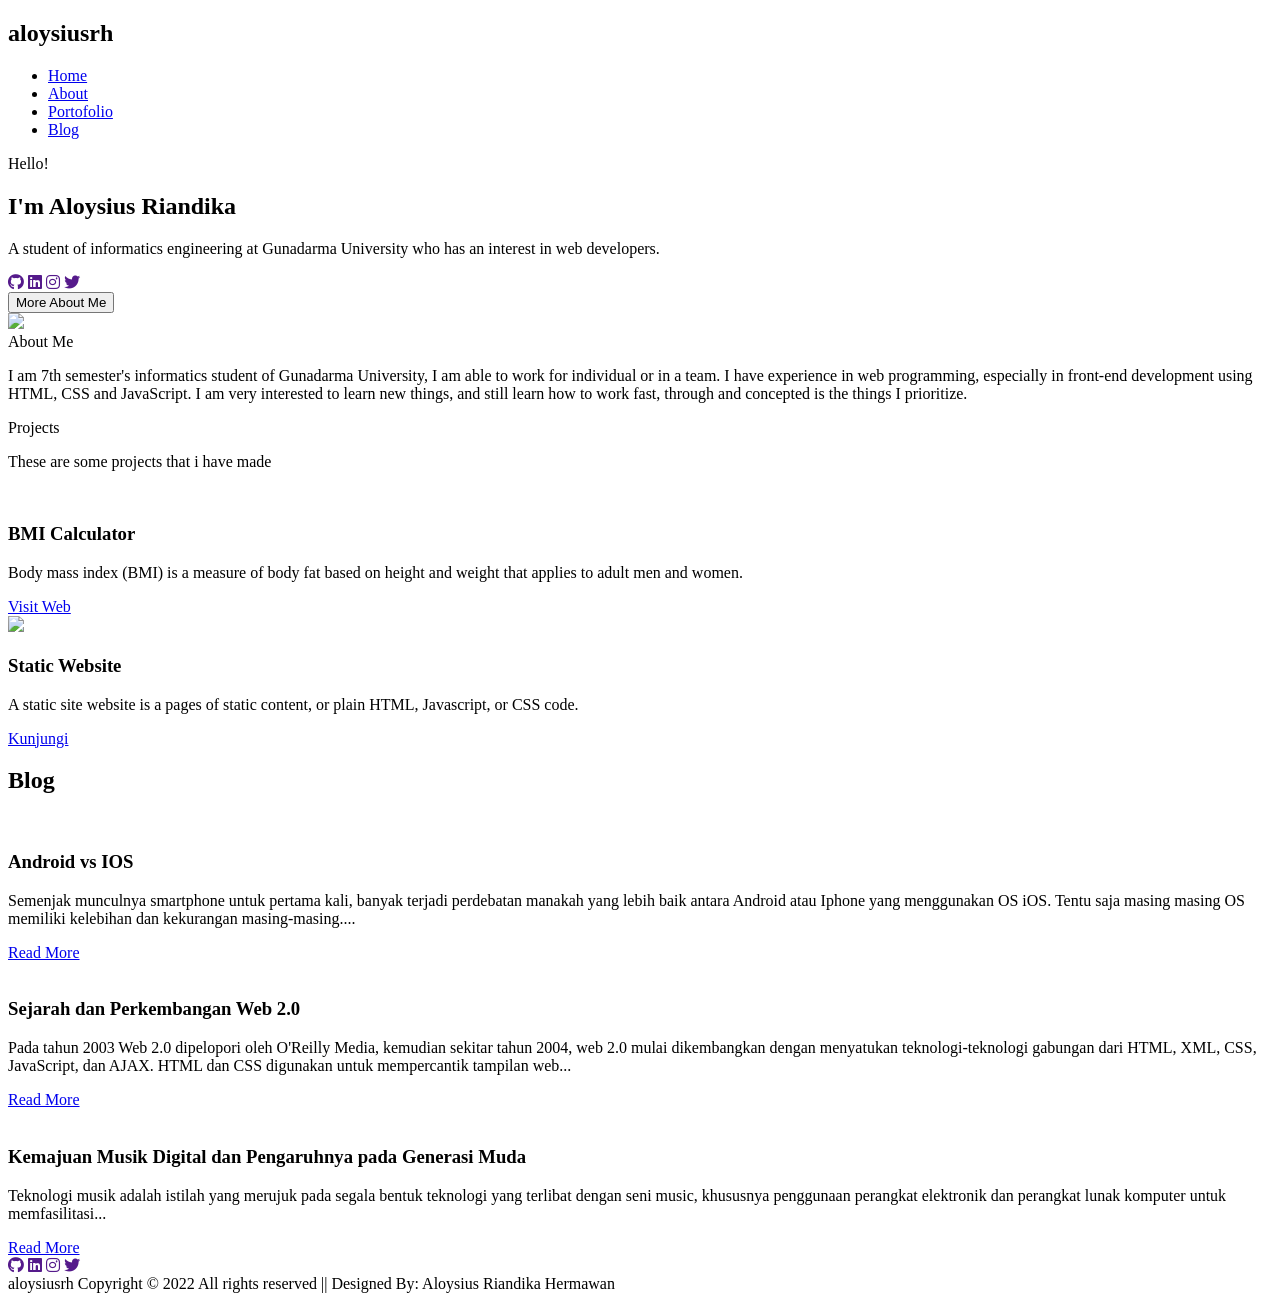
==== index.html @ 6c43b7df "initial commit" ====
<!DOCTYPE html>
<html lang="en">

    <head>
        <meta charset="UTF-8">
        <meta http-equiv="X-UA-Compatible" content="IE=edge">
        <meta name="viewport" content="width=device-width, initial-scale=1.0">
        <title>Aloy's Website</title>
        <link rel="stylesheet" href="./css/style.css">
        <!-- Font Awesome -->
        <link rel="stylesheet" href="https://cdnjs.cloudflare.com/ajax/libs/font-awesome/6.2.0/css/all.min.css"
            integrity="sha512-xh6O/CkQoPOWDdYTDqeRdPCVd1SpvCA9XXcUnZS2FmJNp1coAFzvtCN9BmamE+4aHK8yyUHUSCcJHgXloTyT2A=="
            crossorigin="anonymous" referrerpolicy="no-referrer" />
    </head>

    <body>
        <div id="header">
            <div class="container">
                <!--Home Page-->
                <nav>
                    <h1><span>aloysiusrh</span></h1>
                    <ul>
                        <li><a href="#header">Home</a></li>
                        <li><a href="#about">About</a></li>
                        <li><a href="#portofolio">Portofolio</a></li>
                        <li><a href="#blog">Blog</a></li>
                    </ul>
                </nav>
                <div class="header-text">
                    <p>Hello!</p>
                    <h2>I'm <span>Aloysius Riandika</span></h2>
                    <p>A student of informatics engineering at Gunadarma University who has an interest in web
                        developers.</p>
                    <div class="social">
                        <a href=""><i class="fa-brands fa-github"></i></a>
                        <a href=""><i class="fa-brands fa-linkedin"></i></a>
                        <a href=""><i class="fa-brands fa-instagram"></i></a>
                        <a href=""><i class="fa-brands fa-twitter"></i></a>
                    </div>
                    <a href="#about"><button type="button">More About Me</button></a>
                </div>

            </div>
        </div>
        <!-- Home Page-->

        <!-- about page -->
        <section class="about-page" id="about">
            <div class="img-about">
                <img src="./img/profil.jpg">
            </div>
            <div class="text-about">
                <span>
                    About Me
                </span>

                <p>
                    I am 7th semester's informatics student of Gunadarma University,<span> I am able to work for
                        individual or
                        in a team.</span>
                    I have experience in web programming, especially in front-end development using <span>HTML,
                        CSS and JavaScript.</span>
                    I am very interested to learn new things, and still learn how to work fast, through and concepted is
                    the things I prioritize.
                </p>
            </div>
        </section>

        <!-- Portofolio Page -->
        <section class="portofolio-page" id="portofolio">
            <div class="judul-portofolio">
                <span>Projects</span>
                <p>These are some projects that i have made</p>
            </div>
            <div class="project">
                <div class="card">
                    <div class="face face1">
                        <div class="content">
                            <img src="./img/bmi-image.JPG" alt="">
                            <h3>BMI Calculator</h3>
                        </div>
                    </div>
                    <div class="face face2">
                        <div class="content">
                            <p>Body mass index (BMI) is a measure of body fat based on height and weight that applies to
                                adult men and women.</p>
                            <a href="https://bmi-calc-aloysiusriandika.netlify.app/">Visit Web</a>
                        </div>
                    </div>
                </div>
                <div class="card">
                    <div class="face face1">
                        <div class="content">
                            <img src="./img/progate-img.JPG">
                            <h3>Static Website</h3>
                        </div>
                    </div>
                    <div class="face face2">
                        <div class="content">
                            <p>A static site website is a pages of static content, or plain HTML, Javascript, or CSS
                                code.</p>

                            <a href="https://static-progate-project.netlify.app/">Kunjungi</a>
                        </div>
                    </div>
                </div>
            </div>
        </section>

        <!-- Blog Page -->
        <section id="blog">
            <h2>Blog</h2>
            <div class="container-blog">
                <div class="cardblog">
                    <div class="gambar">
                        <img src="./img/bmi-image.jpg" alt="" width="400px">
                    </div>
                    <div class="isi">
                        <h3>Android vs IOS</h3>
                        <p>Semenjak munculnya smartphone untuk pertama kali, banyak terjadi perdebatan manakah yang
                            lebih baik antara Android atau Iphone yang menggunakan OS
                            iOS. Tentu saja masing masing OS memiliki kelebihan dan kekurangan masing-masing....</p>
                        <a href="https://aloysiusrh.blogspot.com/2021/12/android-vs-ios.html">Read More</a>
                    </div>
                </div>
                <div class="cardblog">
                    <div class="gambar">
                        <img src="./img/bmi-image.jpg" alt="" width="400px">
                    </div>
                    <div class="isi">
                        <h3>Sejarah dan Perkembangan Web 2.0</h3>
                        <p>Pada tahun 2003 Web 2.0 dipelopori oleh O'Reilly Media, kemudian sekitar tahun 2004, web 2.0
                            mulai dikembangkan dengan menyatukan teknologi-teknologi gabungan dari HTML, XML, CSS,
                            JavaScript, dan AJAX. HTML dan CSS digunakan untuk mempercantik tampilan web...</p>
                        <a href="https://aloysiusrh.blogspot.com/2022/03/sejarah-dan-perkembangan-web-20.html">Read
                            More</a>
                    </div>
                </div>
                <div class="cardblog">
                    <div class="gambar">
                        <img src="./img/bmi-image.jpg" alt="" width="400px">
                    </div>
                    <div class="isi">
                        <h3>Kemajuan Musik Digital dan Pengaruhnya pada Generasi Muda</h3>
                        <p>Teknologi musik adalah istilah yang merujuk pada segala bentuk teknologi yang terlibat dengan
                            seni music, khususnya penggunaan perangkat elektronik dan perangkat lunak komputer untuk
                            memfasilitasi...</p>
                        <a href="https://aloysiusrh.blogspot.com/2021/11/kemajuan-musik-digital-dan-pengaruhnya.html">Read
                            More</a>
                    </div>
                </div>
            </div>
        </section>

        <!--Footer Page-->
        <footer class="footer-page">
            <div class="footer-item">
                <div class="row">
                    <a href=""><i class="fab fa-github"></i></a>
                    <a href=""><i class="fab fa-linkedin"></i></a>
                    <a href=""><i class="fab fa-instagram"></i></a>
                    <a href=""><i class="fab fa-twitter"></i></a>
                </div>
                <div class="row">
                    aloysiusrh Copyright © 2022 All rights reserved || Designed By: Aloysius Riandika Hermawan
                </div>
            </div>
        </footer>

    </body>

</html>
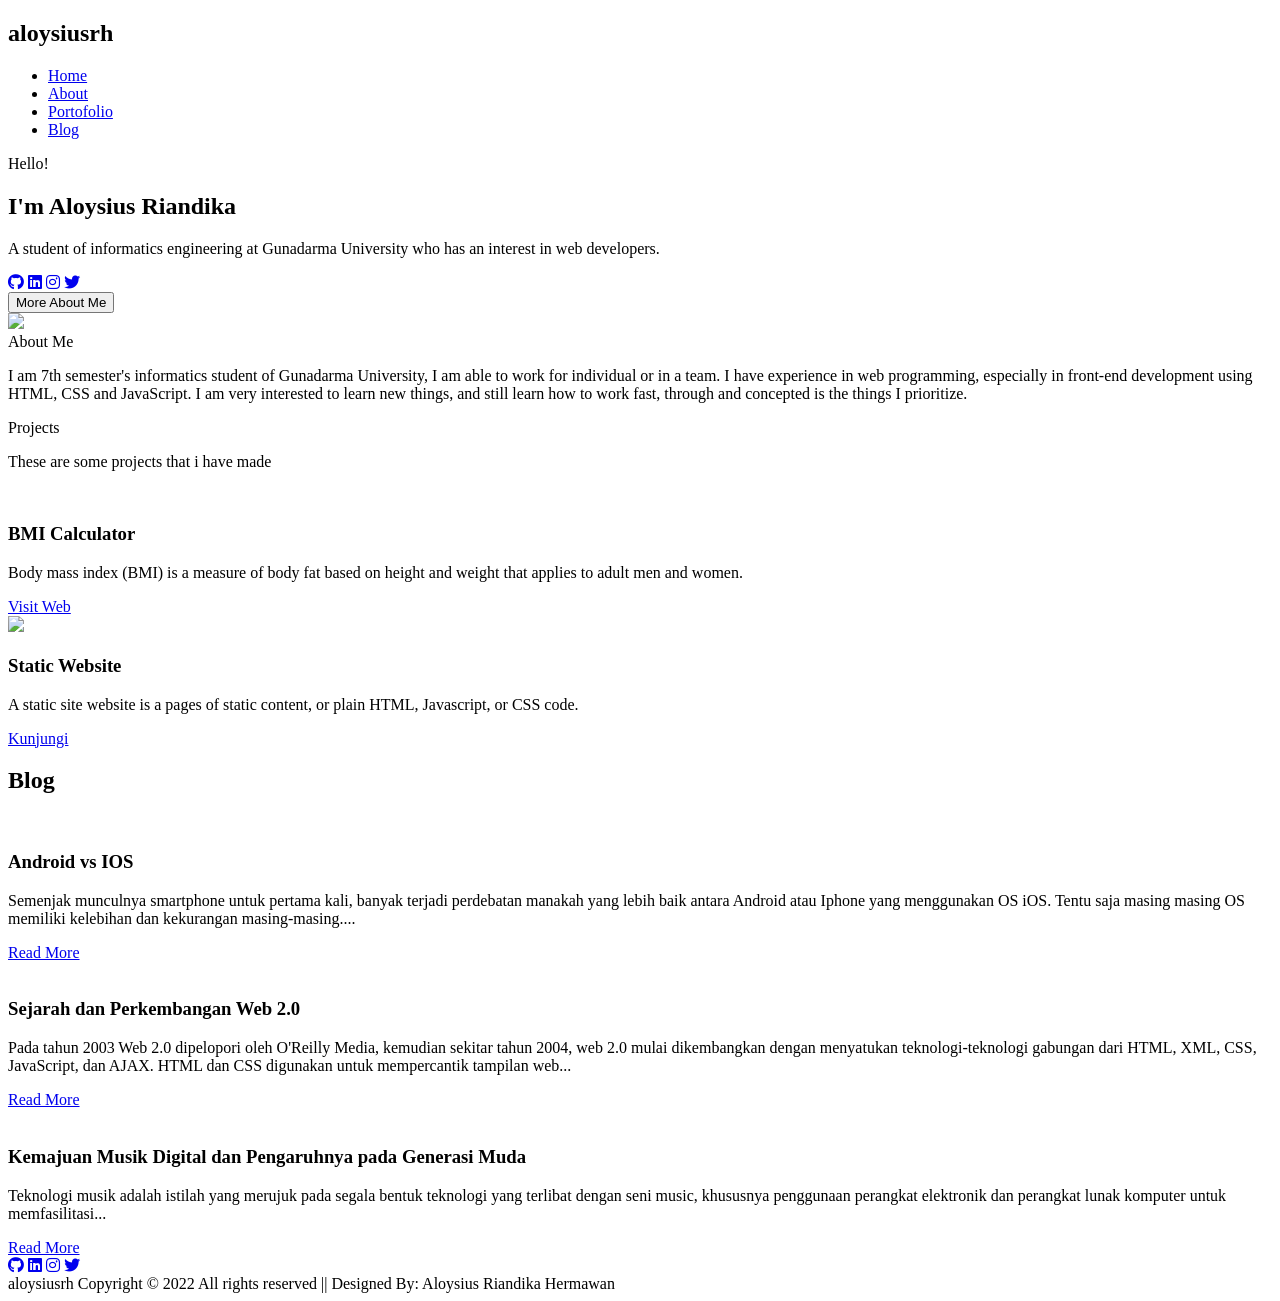
==== commit 3b9547b7: "add link of social media" ====
--- a/index.html
+++ b/index.html
@@ -32,10 +32,10 @@
                     <p>A student of informatics engineering at Gunadarma University who has an interest in web
                         developers.</p>
                     <div class="social">
-                        <a href=""><i class="fa-brands fa-github"></i></a>
-                        <a href=""><i class="fa-brands fa-linkedin"></i></a>
-                        <a href=""><i class="fa-brands fa-instagram"></i></a>
-                        <a href=""><i class="fa-brands fa-twitter"></i></a>
+                        <a href="https://github.com/aloysiusriandika"><i class="fab fa-github"></i></a>
+                        <a href="https://linkedin.com/in/aloysiusriandika"><i class="fab fa-linkedin"></i></a>
+                        <a href="https://www.instagram.com/aloysiusriandika/"><i class="fab fa-instagram"></i></a>
+                        <a href="https://www.x.com/aloysiusrh/"><i class="fab fa-twitter"></i></a>
                     </div>
                     <a href="#about"><button type="button">More About Me</button></a>
                 </div>
@@ -156,10 +156,10 @@
         <footer class="footer-page">
             <div class="footer-item">
                 <div class="row">
-                    <a href=""><i class="fab fa-github"></i></a>
-                    <a href=""><i class="fab fa-linkedin"></i></a>
-                    <a href=""><i class="fab fa-instagram"></i></a>
-                    <a href=""><i class="fab fa-twitter"></i></a>
+                    <a href="https://github.com/aloysiusriandika"><i class="fab fa-github"></i></a>
+                    <a href="https://linkedin.com/in/aloysiusriandika"><i class="fab fa-linkedin"></i></a>
+                    <a href="https://www.instagram.com/aloysiusriandika/"><i class="fab fa-instagram"></i></a>
+                    <a href="https://www.x.com/aloysiusrh/"><i class="fab fa-twitter"></i></a>
                 </div>
                 <div class="row">
                     aloysiusrh Copyright © 2022 All rights reserved || Designed By: Aloysius Riandika Hermawan
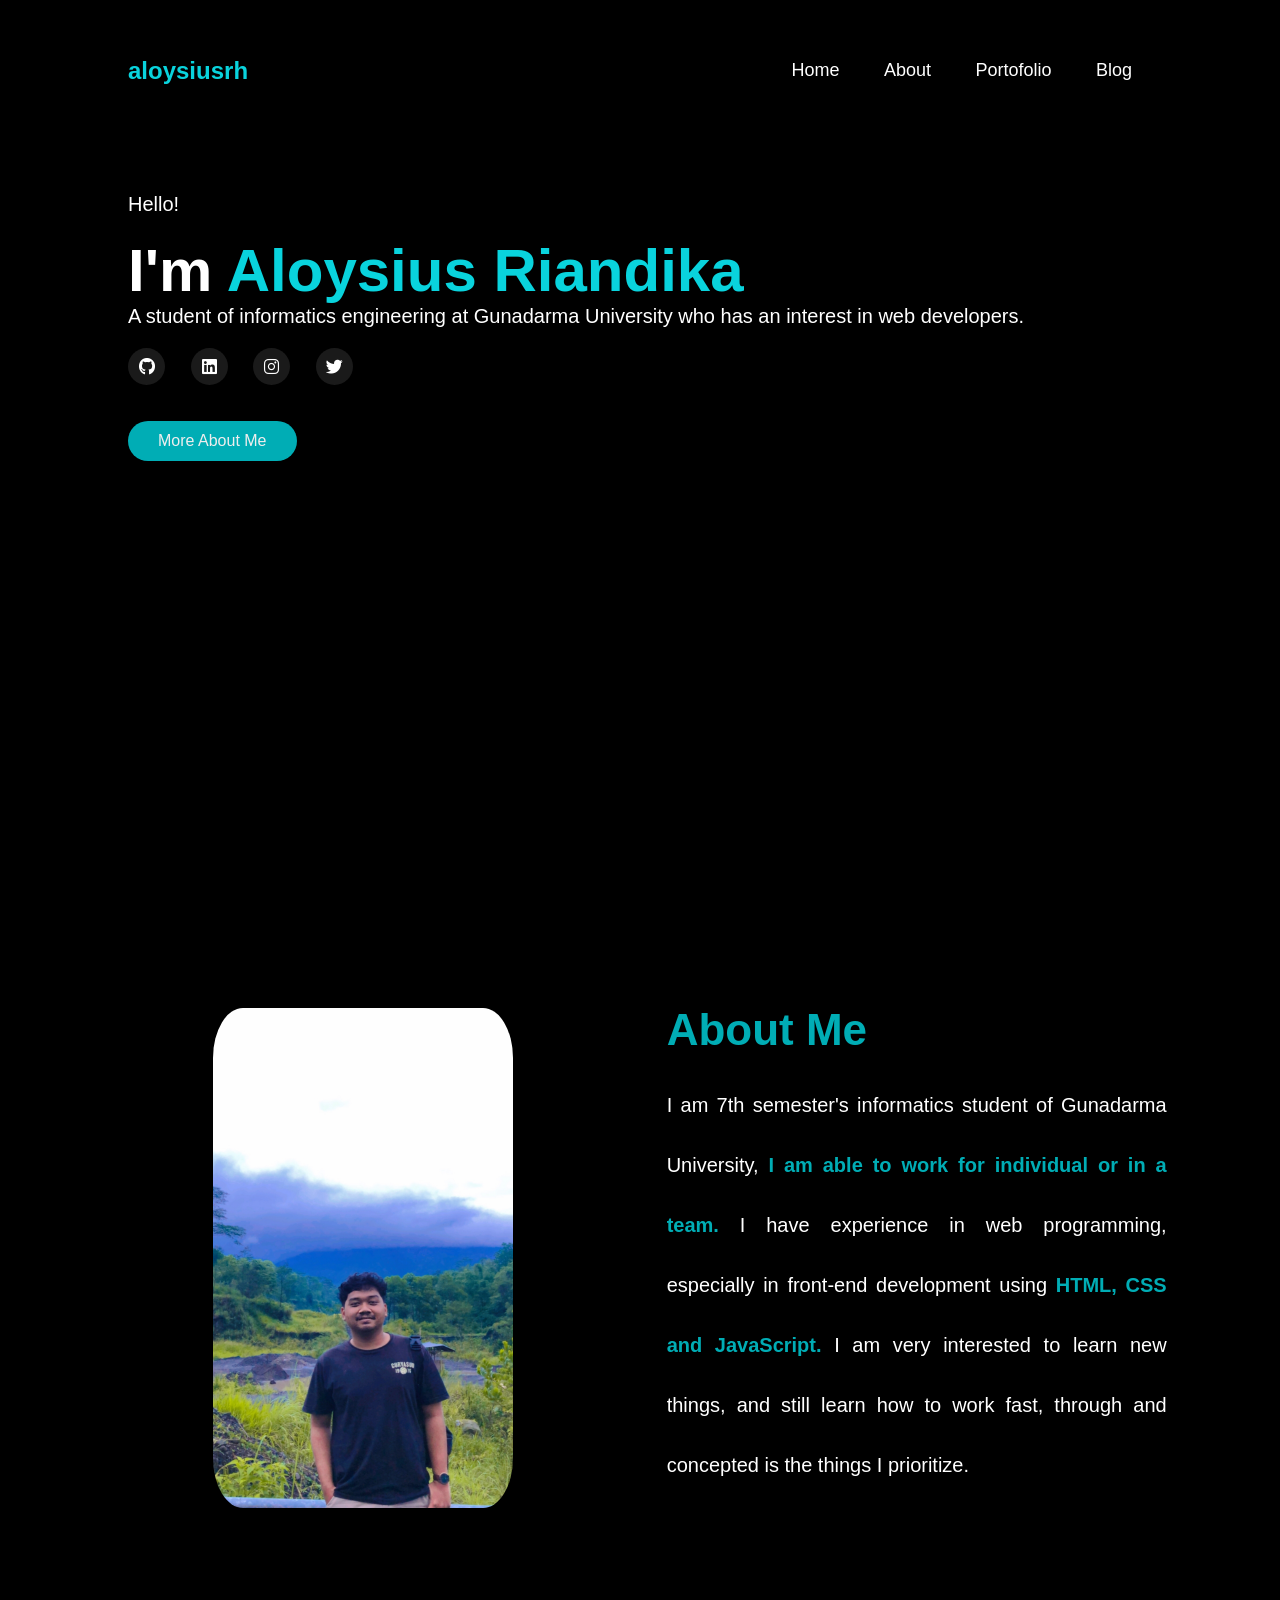
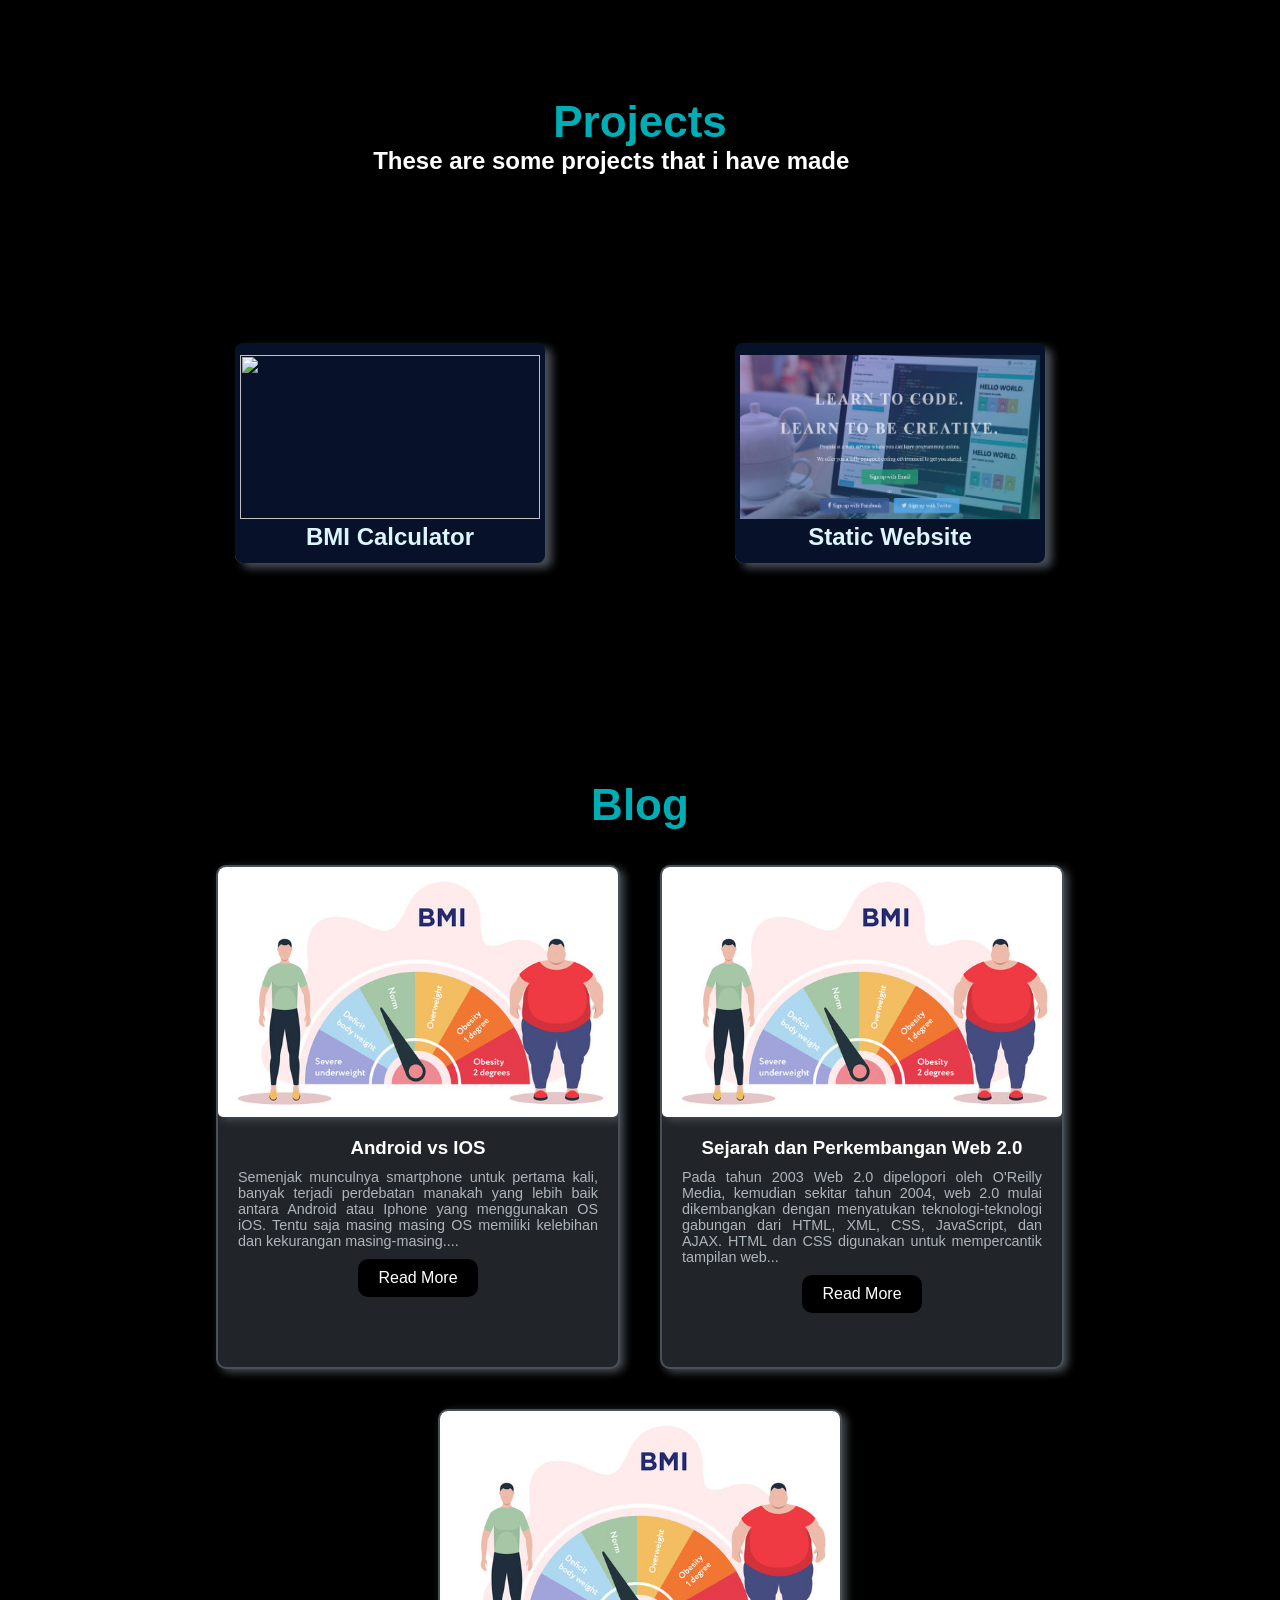
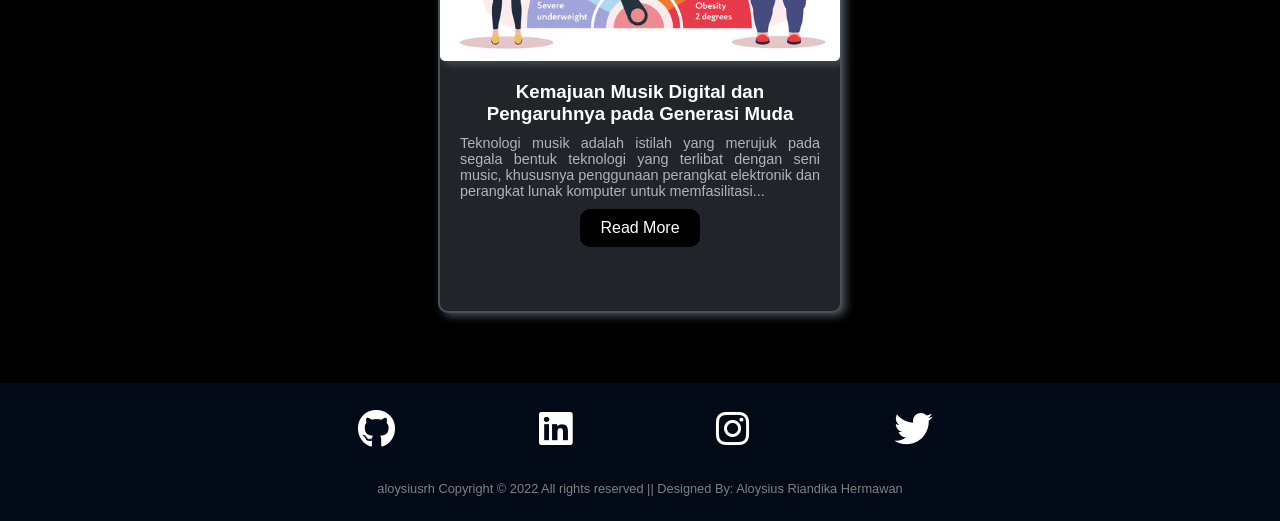
==== commit 3697357b: "repair src link of img" ====
--- a/index.html
+++ b/index.html
@@ -6,7 +6,7 @@
         <meta http-equiv="X-UA-Compatible" content="IE=edge">
         <meta name="viewport" content="width=device-width, initial-scale=1.0">
         <title>Aloy's Website</title>
-        <link rel="stylesheet" href="./css/style.css">
+        <link rel="stylesheet" href="./assets/css/style.css">
         <!-- Font Awesome -->
         <link rel="stylesheet" href="https://cdnjs.cloudflare.com/ajax/libs/font-awesome/6.2.0/css/all.min.css"
             integrity="sha512-xh6O/CkQoPOWDdYTDqeRdPCVd1SpvCA9XXcUnZS2FmJNp1coAFzvtCN9BmamE+4aHK8yyUHUSCcJHgXloTyT2A=="
@@ -47,7 +47,7 @@
         <!-- about page -->
         <section class="about-page" id="about">
             <div class="img-about">
-                <img src="./img/profil.jpg">
+                <img src="./assets/img/profil.jpg">
             </div>
             <div class="text-about">
                 <span>
@@ -76,7 +76,7 @@
                 <div class="card">
                     <div class="face face1">
                         <div class="content">
-                            <img src="./img/bmi-image.JPG" alt="">
+                            <img src="./assets/img/bmi-image.JPG" alt="">
                             <h3>BMI Calculator</h3>
                         </div>
                     </div>
@@ -91,7 +91,7 @@
                 <div class="card">
                     <div class="face face1">
                         <div class="content">
-                            <img src="./img/progate-img.JPG">
+                            <img src="./assets/img/progate-img.JPG">
                             <h3>Static Website</h3>
                         </div>
                     </div>
@@ -113,7 +113,7 @@
             <div class="container-blog">
                 <div class="cardblog">
                     <div class="gambar">
-                        <img src="./img/bmi-image.jpg" alt="" width="400px">
+                        <img src="./assets/img/bmi-image.jpg" alt="" width="400px">
                     </div>
                     <div class="isi">
                         <h3>Android vs IOS</h3>
@@ -125,7 +125,7 @@
                 </div>
                 <div class="cardblog">
                     <div class="gambar">
-                        <img src="./img/bmi-image.jpg" alt="" width="400px">
+                        <img src="./assets/img/bmi-image.jpg" alt="" width="400px">
                     </div>
                     <div class="isi">
                         <h3>Sejarah dan Perkembangan Web 2.0</h3>
@@ -138,7 +138,7 @@
                 </div>
                 <div class="cardblog">
                     <div class="gambar">
-                        <img src="./img/bmi-image.jpg" alt="" width="400px">
+                        <img src="./assets/img/bmi-image.jpg" alt="" width="400px">
                     </div>
                     <div class="isi">
                         <h3>Kemajuan Musik Digital dan Pengaruhnya pada Generasi Muda</h3>
--- a/assets/css/style.css
+++ b/assets/css/style.css
@@ -0,0 +1,423 @@
+@import url('https://fonts.googleapis.com/css2?family=Poppins:wght@400;500;600;700;800&display=swap');
+
+* {
+    margin: 0;
+    padding: 0;
+    text-decoration: none;
+    list-style: none;
+    color: white;
+    font-family: 'Poppins', sans-serif;
+}
+html {
+    scroll-behavior: smooth;
+  }
+  
+  body {
+    background: #000000;
+    color: #fff;
+  }
+  
+  #header {
+    width: 100%;
+    height: 100%;
+    min-height: 100vh;
+    background-size: cover;
+    background-position:center;
+    background-image: url(/Personal-Website/assets/img/bg3.jpg);
+    position:relative ;
+  }
+  
+  .container {
+    padding: 50px 10%;
+  }
+  
+  nav {
+    display: flex;
+    align-items: center;
+    justify-content: space-between;
+    flex-wrap: wrap;
+  }
+  
+  h1 {
+    width: 140px;
+  }
+  
+  span {
+    color: #09d3dd;
+  }
+  
+  nav ul li {
+    display: inline-block;
+    list-style: none;
+    margin: 10px 20px;
+  }
+  
+  nav ul li a {
+    color: #fff;
+    text-decoration: none;
+    font-size: 18px;
+    position: relative;
+  }
+  
+  nav ul li a::after {
+    content: " ";
+    width: 0%;
+    height: 3px;
+    background: #09d3dd;
+    position: absolute;
+    left: 0;
+    bottom: -6px;
+    transition: 0.5s;
+  }
+  
+  nav ul li a:hover::after {
+    width: 100%;
+  }
+  
+  .header-text {
+    margin-top: 10%;
+    font-size: 20px;
+    margin-bottom: 3%;
+  }
+    
+  .header-text h2 {
+    font-size: 60px;
+    margin-top: 20px;
+  }
+  .header-text button{
+    color: #eee;
+    margin-top: 1px;
+    margin-bottom: 40px;
+    background-color: #00ADB5;
+    font-size: 16px;
+    font-weight: 500px;
+    line-height: 24px;
+    padding: 8px 30px;
+    border: 2px solid var(--pr-color);
+    border-radius: 30px;
+    cursor: pointer;
+}
+
+.header-text button:hover{
+    background: transparent;
+    border: 2px solid #09d3dd;
+    color: var(--pr-color);
+    
+}
+.social a {
+    width: 37px;
+    height: 37px;
+    border-radius: 50%;
+    display: inline-flex;
+    align-items: center;
+    justify-content: center;
+    font-size: 17px;
+    color: #eee;
+    cursor: pointer;
+    margin-top: 20px;
+    margin-right: 20px;
+    background-color: rgba(255, 255, 255, 0.1);
+    margin-bottom: 35px;
+}
+
+.social a:hover{
+    transform: scale(1.1);
+    background-color:#09d3dd;
+    transition: .4s;
+}
+
+
+.about-page, .portofolio-page, .blog-page {
+    position: relative;
+    display: flex;
+    justify-content: space-around;
+    align-items: center;
+    flex-wrap: wrap;
+    flex-direction: row;
+    width: 100%;
+    height: 700px;
+}
+
+
+/* Page about */
+
+.about-page {
+    display: flex;
+    justify-content:space-evenly;
+}
+.img-about img{
+    height: 500px;
+    width: 300px;
+    margin: 20px 40px 0px 100px;
+    border-radius: 10%;
+}
+
+.text-about span{
+    color:  #00ADB5;
+    font-size: 44px;
+    padding-bottom: 25px;
+    font-weight: bold;
+}
+.text-about p > span{
+    font-size: 20px;
+    color:  #00ADB5;
+    font-weight: bold;
+}
+
+.text-about p {
+    font-size: 20px;
+    padding:20px 0px 0px 0px;
+    color: #FFF;
+    max-width: 500px;
+    line-height: 300%;
+    font-weight:500;
+    text-align: justify;
+}
+
+/* Portofolio page */
+
+.portofolio-page {
+    display: flex;
+    justify-content: space-evenly;
+    flex-direction: column;
+    align-items: center;
+    margin-top: 30px;
+}
+
+.judul-portofolio span{
+    color:  #00ADB5;
+    font-size :44px;
+    margin: -250px 430px;
+    font-weight: bold;
+}
+
+.judul-portofolio p{
+    color:  #FFF;
+    font-size :24px;
+    margin: 0px 250px;
+    font-weight: bold;
+}
+
+.project {
+    width: 1050px;
+    position: relative;
+    display: flex;
+    justify-content: flex-start;
+    
+}
+
+.project .card {
+    position: relative;
+    margin: 0 70px 0 120px;
+}
+
+.project .card .face {
+    width: 300px;
+    height: 200px;
+    transition: 0.5s;
+    
+}
+
+
+.project .card .face.face1 {
+   position: relative;
+   background: #071129;
+   display: flex;
+   justify-content: center;
+   align-items: center;
+   z-index: 1;
+   transform: translateY(100px);
+   padding: 10px 5px;
+   border-radius: 8px;
+   box-shadow: 7px 5px 8px #495057;
+}
+
+.project .card:hover .face.face1 {
+    background:  #09d3dd;
+    transform: translateY(0);
+    
+}
+
+.project .card .face.face1 .content {
+    opacity: 0,2;
+    transition: 0.5s;
+}
+
+.project .card:hover .face.face1 .content {
+    opacity: 1;
+}
+
+.project .card .face.face1 .content img {
+    width: 300px;
+    height: 164px;
+  
+}
+
+.project .card .face.face1 .content h3 {
+    margin: 0;
+    padding: 0;
+    color: #dcf5fe;
+    text-align: center;
+    font-size: 1.5em;
+}
+
+.project .card .face.face2 {
+    position: relative;
+    background:#00ADB5 ;
+    display: flex;
+    justify-content: center;
+    align-items: center;
+    padding: 20px;
+    box-sizing: border-box;
+    box-shadow: 0px 20px 50px rgba(0,0,0, 0.8);
+    transform: translateY(-100px);
+    border-radius: 8px;
+
+}
+
+.project .card:hover .face.face2 {
+    transform: translateY(0);
+}
+
+.project .card .face.face2 .content p {
+    margin: 0px;
+    padding: 0px;
+    color: rgb(2,9,23);;
+}
+
+.project .card .face.face2 .content a{
+    margin: 15px 0px 0px ;
+    display: inline-block;
+    text-decoration: none;
+    font-weight: 900;
+    color: rgb(2,9,23);
+    padding: 5px;
+    border: 1px solid rgb(2,9,23);;
+    border-radius: 15%;
+}
+
+
+.project .card .face.face2 .content a:hover {
+    background: rgb(2,9,23);
+    color: #fff;
+}
+
+
+/* blog page */
+#blog img{
+    border-radius: 5px;
+    box-shadow: 4px 3px 8px #495057;
+ }
+ 
+ #blog h2{
+    margin-bottom: 15px;
+    font-size: 44px;
+    color:  #00ADB5;
+
+ }
+ #blog {
+    margin: 50px 10px;
+    text-align: center;
+ }
+ 
+ .container-blog {
+    width: 100%;
+    display: flex;
+    justify-content: center;
+    align-items: center;
+    flex-wrap: wrap;
+ }
+ 
+ .container-blog .cardblog  {
+    width: 400px;
+    height: 500px;
+    background-color: #212529;
+    margin: 20px;
+    border-radius: 10px;
+    overflow: hidden;
+    box-shadow: 4px 3px 8px #495057;
+    border: 2px solid #495057;
+ }
+ 
+ .container-blog .cardblog .gambar {
+    height: 50%;
+ }
+ 
+ .container-blog .cardblog .gambar img{
+    height: 100%;
+ }
+ 
+ .container-blog .cardblog .isi {
+    padding: 20px;
+ }
+ 
+ .container-blog .cardblog p {
+    color: #ADB5BD;
+    font-size: .9em;
+    text-align: justify;
+    margin-top: 10px;
+ }
+ 
+ .container-blog .cardblog .isi a {
+    display:inline-flex;
+    justify-content: center;
+    padding: 10px 20px;
+    border-radius: 10px;
+    text-decoration: none;
+    margin-top: 10px;
+    color: #FFFFFF;
+    background-color: #000000;
+ }
+ 
+ .container-blog .cardblog .isi a:hover{
+    color: #000000;
+    background-color: #ffffff;
+ }
+
+
+/* Footer page */
+
+.footer {
+    width: 100%;
+    height: 700px;
+    overflow-x:hidden;
+}
+
+.footer-item{
+    width: 100%;
+    padding: 5px 0;
+    text-align:center;
+    background-color: rgb(2,9,23);
+}
+    
+.footer-item .row{
+    width:100%;
+    margin:1% 0%;
+    padding:0.6% 0%;
+    color:gray;
+    font-size:0.8em;
+    position: flex;
+    justify-content: flex-start;
+    align-items: center;
+}
+    
+.footer-item .row a{
+    text-decoration:none;
+    color:gray;
+    transition:0.5s;
+    align-items: center;
+    font-size: 3em; 
+    margin-left: 45px;
+    margin-right: 40px;
+    padding: 0 25px 0 30px;
+}
+    
+.footer-item .row a:hover{
+    color:#fff;
+}
+     
+
+.footer-item .row ul {
+    margin-left: 470px;
+    align-items: center;
+}
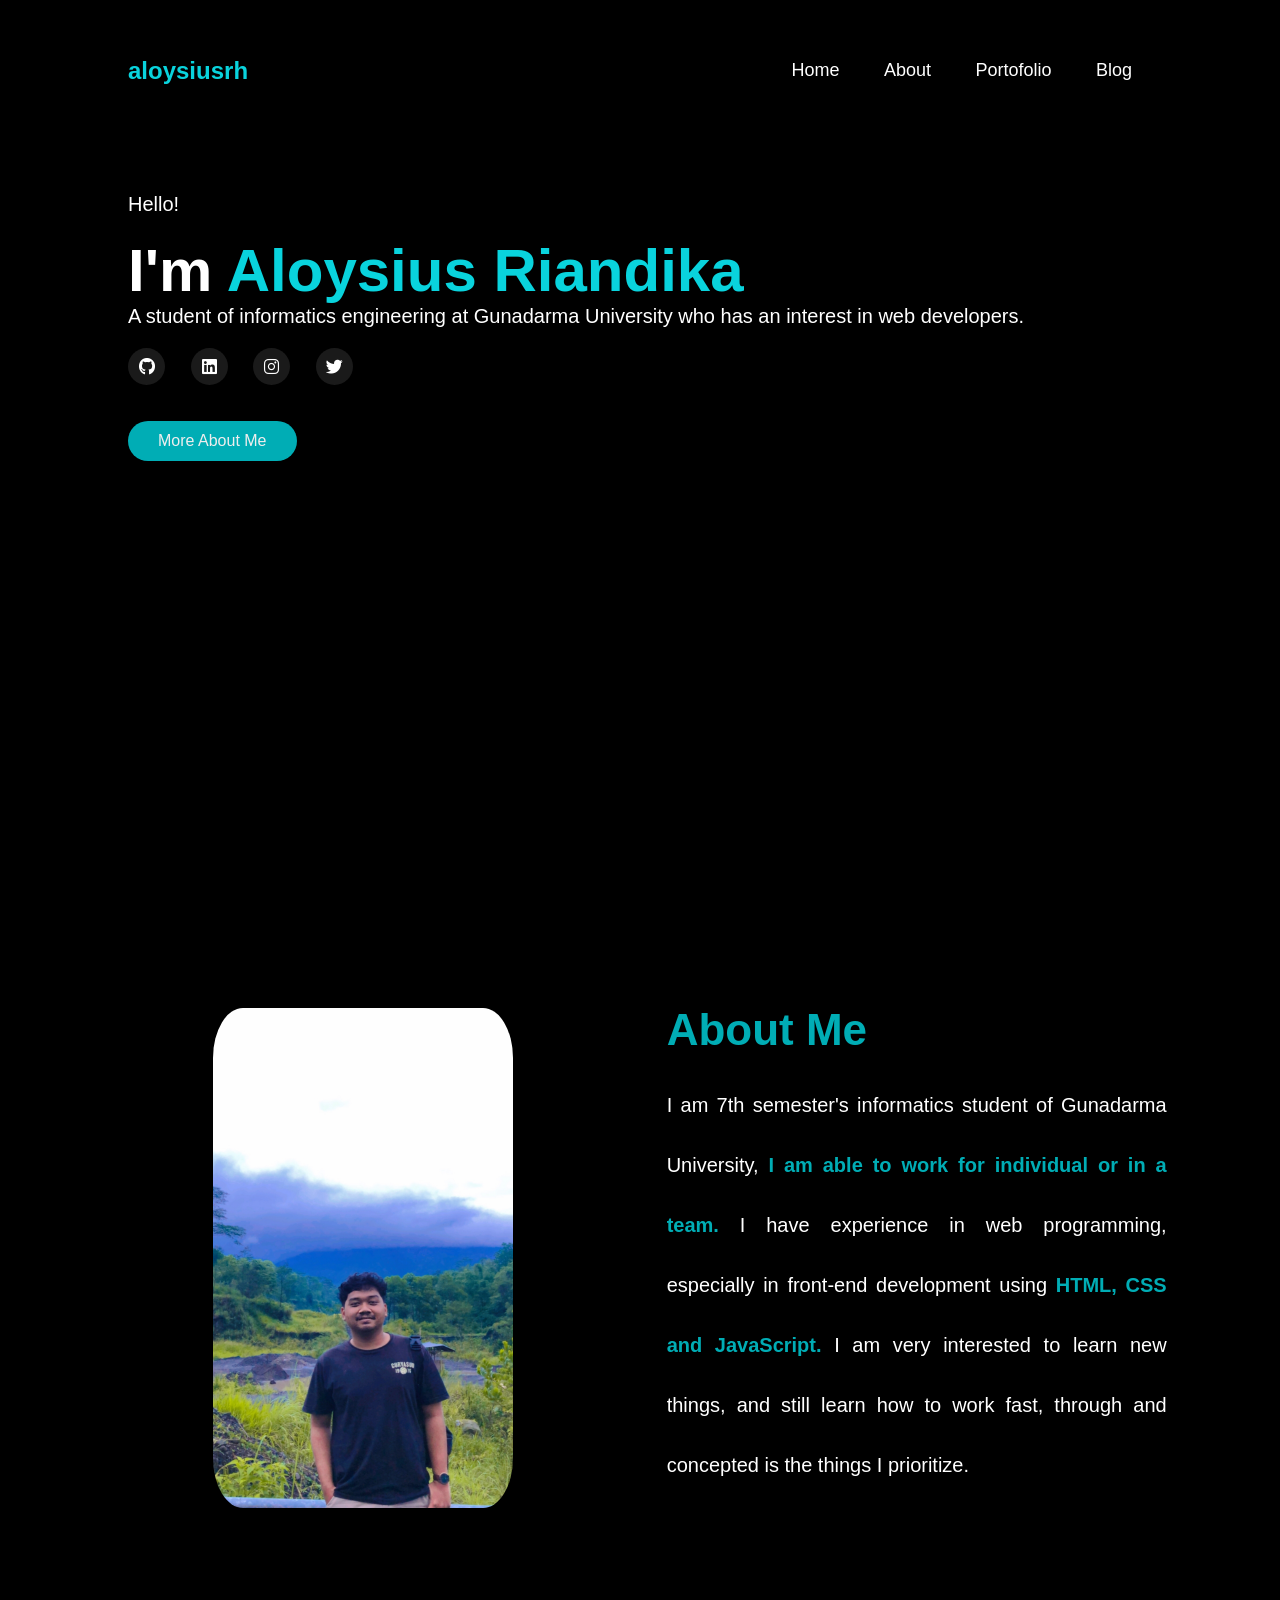
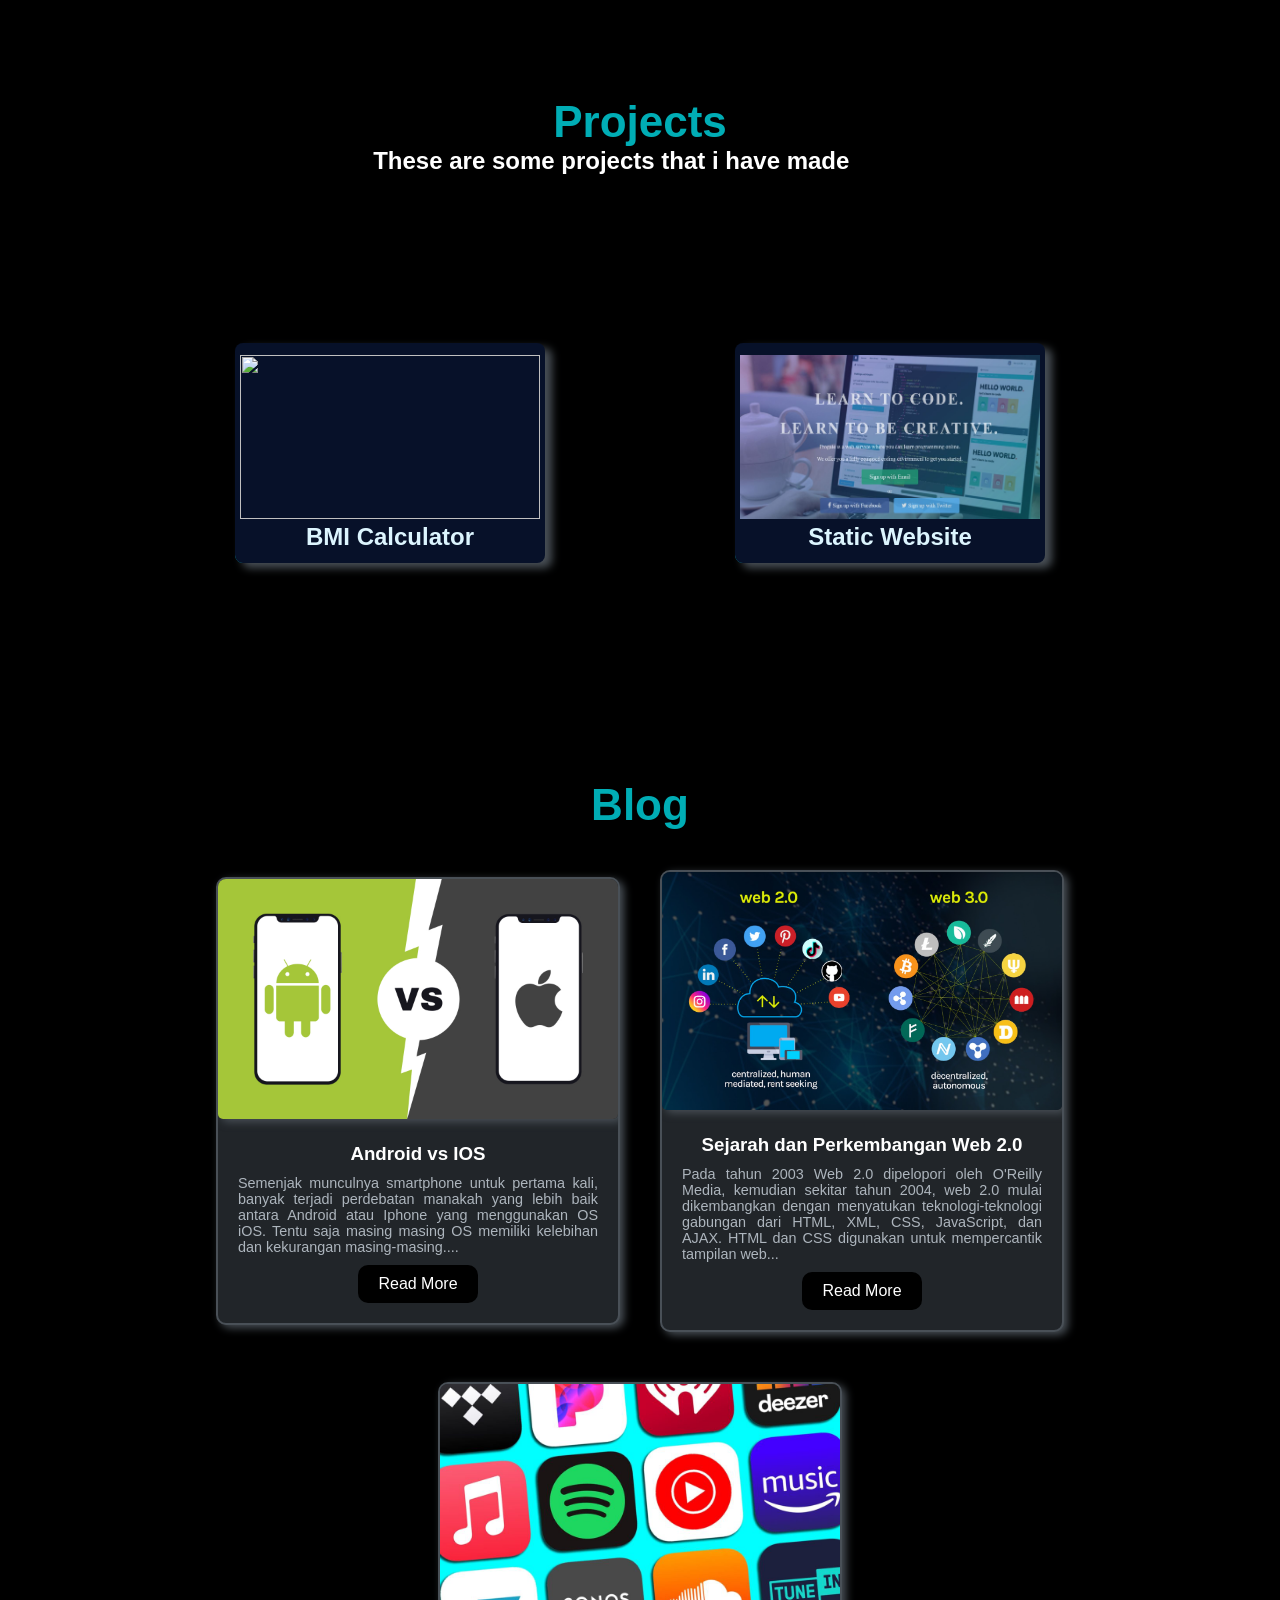
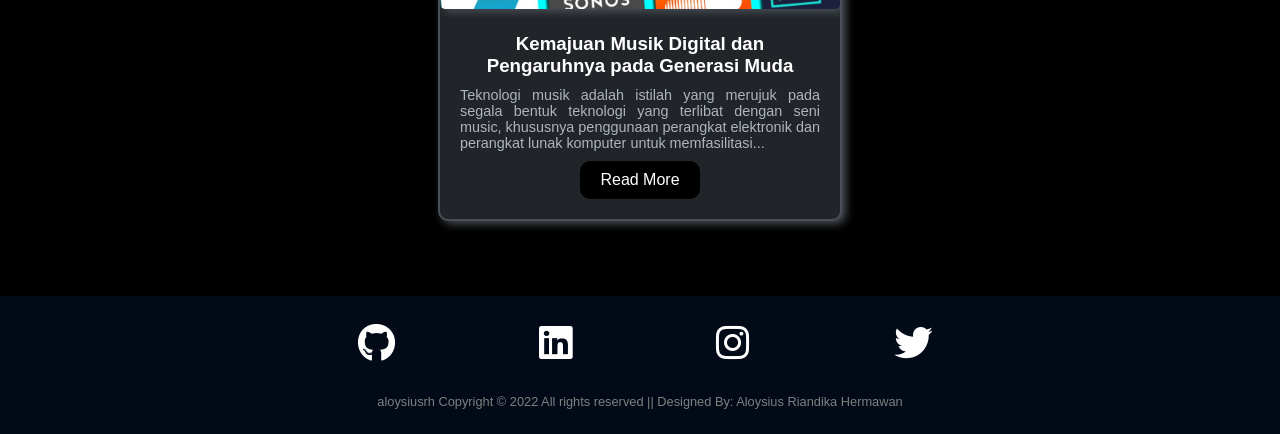
==== commit eb7e9573: "fix image in blog-page" ====
--- a/index.html
+++ b/index.html
@@ -100,7 +100,7 @@
                             <p>A static site website is a pages of static content, or plain HTML, Javascript, or CSS
                                 code.</p>
 
-                            <a href="https://static-progate-project.netlify.app/">Kunjungi</a>
+                            <a href="https://static-progate-project.netlify.app/">Visit Web</a>
                         </div>
                     </div>
                 </div>
@@ -113,7 +113,7 @@
             <div class="container-blog">
                 <div class="cardblog">
                     <div class="gambar">
-                        <img src="./assets/img/bmi-image.jpg" alt="" width="400px">
+                        <img src="./assets/img/ios-vs-android.png" alt="" width="400px">
                     </div>
                     <div class="isi">
                         <h3>Android vs IOS</h3>
@@ -125,7 +125,7 @@
                 </div>
                 <div class="cardblog">
                     <div class="gambar">
-                        <img src="./assets/img/bmi-image.jpg" alt="" width="400px">
+                        <img src="./assets/img/history-web.jpg" alt="" width="400px">
                     </div>
                     <div class="isi">
                         <h3>Sejarah dan Perkembangan Web 2.0</h3>
@@ -138,7 +138,7 @@
                 </div>
                 <div class="cardblog">
                     <div class="gambar">
-                        <img src="./assets/img/bmi-image.jpg" alt="" width="400px">
+                        <img src="./assets/img/digital-music.jpg" alt="" width="400px">
                     </div>
                     <div class="isi">
                         <h3>Kemajuan Musik Digital dan Pengaruhnya pada Generasi Muda</h3>
--- a/assets/css/style.css
+++ b/assets/css/style.css
@@ -330,9 +330,9 @@
  
  .container-blog .cardblog  {
     width: 400px;
-    height: 500px;
+    height: 525x;
     background-color: #212529;
-    margin: 20px;
+    margin: 25px 20px;
     border-radius: 10px;
     overflow: hidden;
     box-shadow: 4px 3px 8px #495057;
